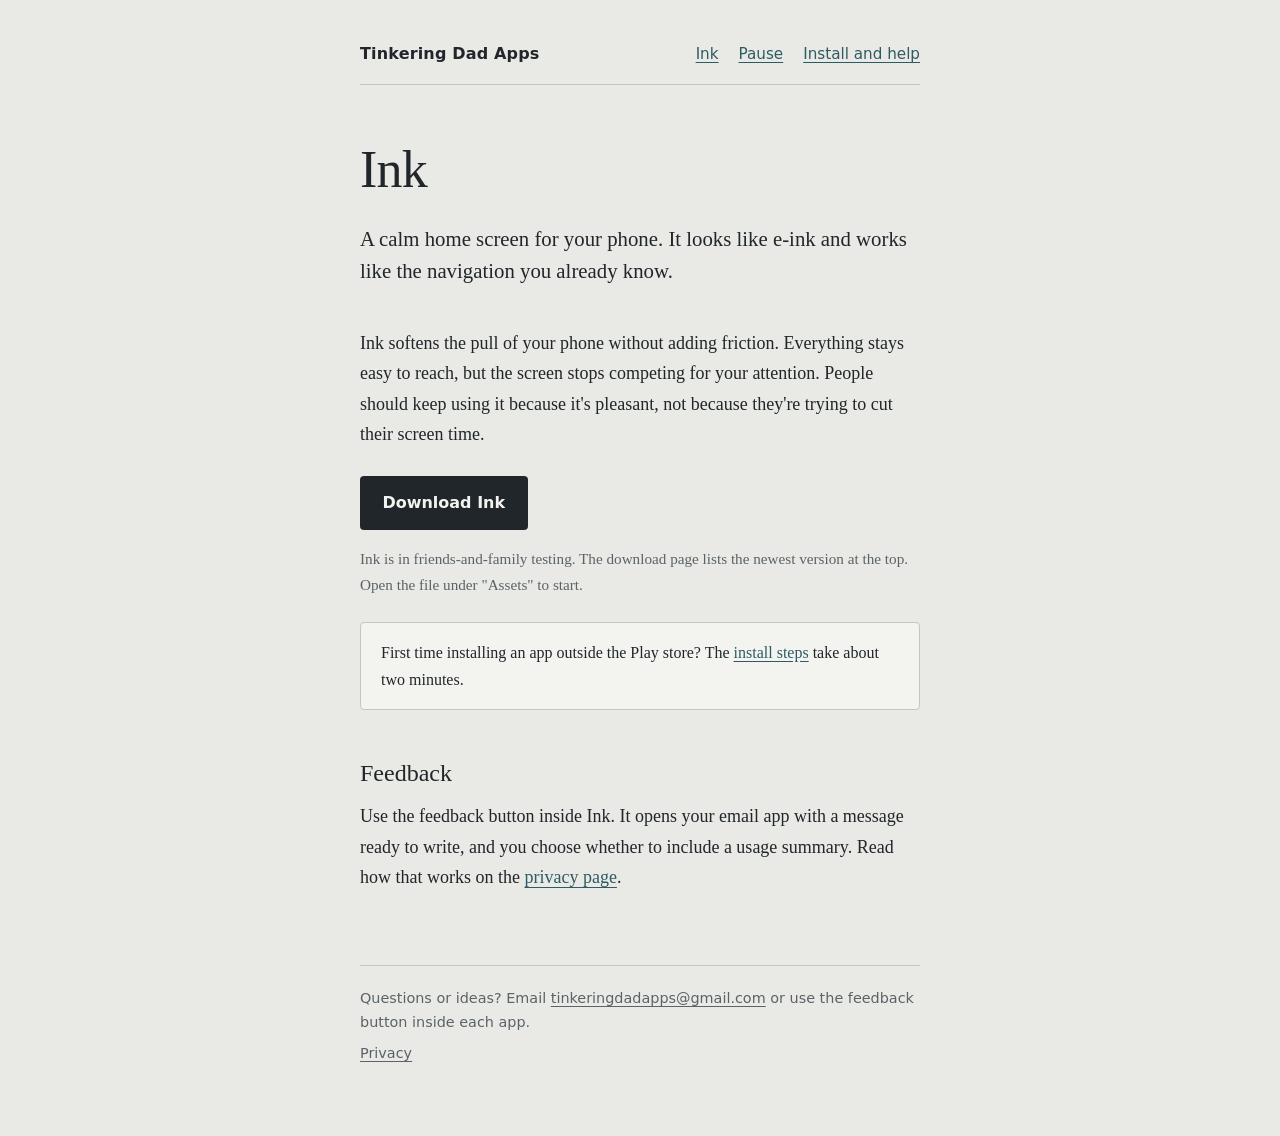
==== ink.html @ a3c0f444 "Add site files" ====
<!doctype html><html lang="en"><head><meta charset="utf-8"><meta name="viewport" content="width=device-width, initial-scale=1"><link rel="stylesheet" href="style.css"><title>Ink | Tinkering Dad Apps</title><meta name="description" content="Ink is a calm Android launcher with an e-ink look."></head><body><div class="wrap"><header class="site"><a class="name" href="index.html">Tinkering Dad Apps</a><nav><a href="ink.html">Ink</a><a href="pause.html">Pause</a><a href="help.html">Install and help</a></nav></header>
<main>
<h1>Ink</h1>
<p class="lede">A calm home screen for your phone. It looks like e-ink and works like the navigation you already know.</p>
<p>Ink softens the pull of your phone without adding friction. Everything stays easy to reach, but the screen stops competing for your attention. People should keep using it because it's pleasant, not because they're trying to cut their screen time.</p>
<a class="button" href="https://github.com/tinkeringdadapps/tinkeringdadapps.github.io/releases?q=ink&amp;expanded=true">Download Ink</a>
<p class="muted small">Ink is in friends-and-family testing. The download page lists the newest version at the top. Open the file under "Assets" to start.</p>
<div class="note"><p>First time installing an app outside the Play store? The <a href="help.html">install steps</a> take about two minutes.</p></div>
<h2>Feedback</h2>
<p>Use the feedback button inside Ink. It opens your email app with a message ready to write, and you choose whether to include a usage summary. Read how that works on the <a href="privacy.html">privacy page</a>.</p>
</main><footer class="site"><p>Questions or ideas? Email <a href="mailto:tinkeringdadapps@gmail.com">tinkeringdadapps@gmail.com</a> or use the feedback button inside each app.</p><p><a href="privacy.html">Privacy</a></p></footer></div></body></html>
---- style.css ----
:root{
  --paper:#E9EAE5;
  --sheet:#F3F4F0;
  --ink:#20262A;
  --muted:#5A6368;
  --rule:#C3C7C1;
  --accent:#2E5A63;
  --serif:"Iowan Old Style","Palatino Linotype",Palatino,"Book Antiqua",Georgia,serif;
  --sans:system-ui,-apple-system,"Segoe UI",Roboto,sans-serif;
}
*{box-sizing:border-box}
html{-webkit-text-size-adjust:100%}
body{margin:0;background:var(--paper);color:var(--ink);font-family:var(--serif);font-size:1.125rem;line-height:1.7}
.wrap{max-width:38rem;margin:0 auto;padding:2.5rem 1.5rem 4rem}
header.site{display:flex;justify-content:space-between;align-items:baseline;gap:1rem;flex-wrap:wrap;padding-bottom:1rem;border-bottom:1px solid var(--rule);margin-bottom:3.5rem}
header.site a.name{font-family:var(--sans);font-size:1rem;font-weight:600;color:var(--ink);text-decoration:none;letter-spacing:.01em}
header.site nav{display:flex;gap:1.25rem;font-family:var(--sans);font-size:.95rem}
a{color:var(--accent);text-underline-offset:.2em}
a:hover{color:var(--ink)}
a:focus-visible,.button:focus-visible{outline:3px solid var(--accent);outline-offset:3px;border-radius:2px}
h1{font-size:clamp(2.25rem,7vw,3.25rem);line-height:1.12;font-weight:400;margin:0 0 1.5rem;letter-spacing:-.015em}
h2{font-size:1.5rem;line-height:1.3;font-weight:400;margin:3rem 0 .75rem}
p{margin:0 0 1.1rem}
.lede{font-size:1.3rem;line-height:1.55;color:var(--ink);margin-bottom:2.5rem}
.muted{color:var(--muted)}
.small{font-size:.95rem}
.apps{list-style:none;margin:0;padding:0;border-top:1px solid var(--rule)}
.apps li{border-bottom:1px solid var(--rule)}
.apps a{display:block;padding:1.4rem 0;text-decoration:none;color:var(--ink)}
.apps a:hover .t{text-decoration:underline;text-underline-offset:.2em}
.apps .t{display:block;font-size:1.6rem;line-height:1.3}
.apps .d{display:block;color:var(--muted);margin-top:.2rem}
.button{display:inline-block;font-family:var(--sans);font-size:1rem;font-weight:600;padding:.85rem 1.4rem;background:var(--ink);color:var(--sheet);text-decoration:none;border-radius:4px;margin:.5rem 0 1rem}
.button:hover{background:#000;color:#fff}
.note{background:var(--sheet);border:1px solid var(--rule);border-radius:4px;padding:1rem 1.25rem;font-size:1rem;margin:1.5rem 0}
.note p:last-child{margin-bottom:0}
ol.steps{padding-left:1.4rem;margin:0 0 1.5rem}
ol.steps li{margin-bottom:.9rem;padding-left:.3rem}
dl.faq dt{font-weight:600;margin-top:1.5rem}
dl.faq dd{margin:.25rem 0 0}
footer.site{margin-top:4.5rem;padding-top:1.25rem;border-top:1px solid var(--rule);font-family:var(--sans);font-size:.9rem;color:var(--muted)}
footer.site a{color:var(--muted)}
footer.site p{margin:0 0 .4rem}
@media (max-width:30rem){body{font-size:1.0625rem}.wrap{padding:1.5rem 1.25rem 3rem}header.site{margin-bottom:2.5rem}}
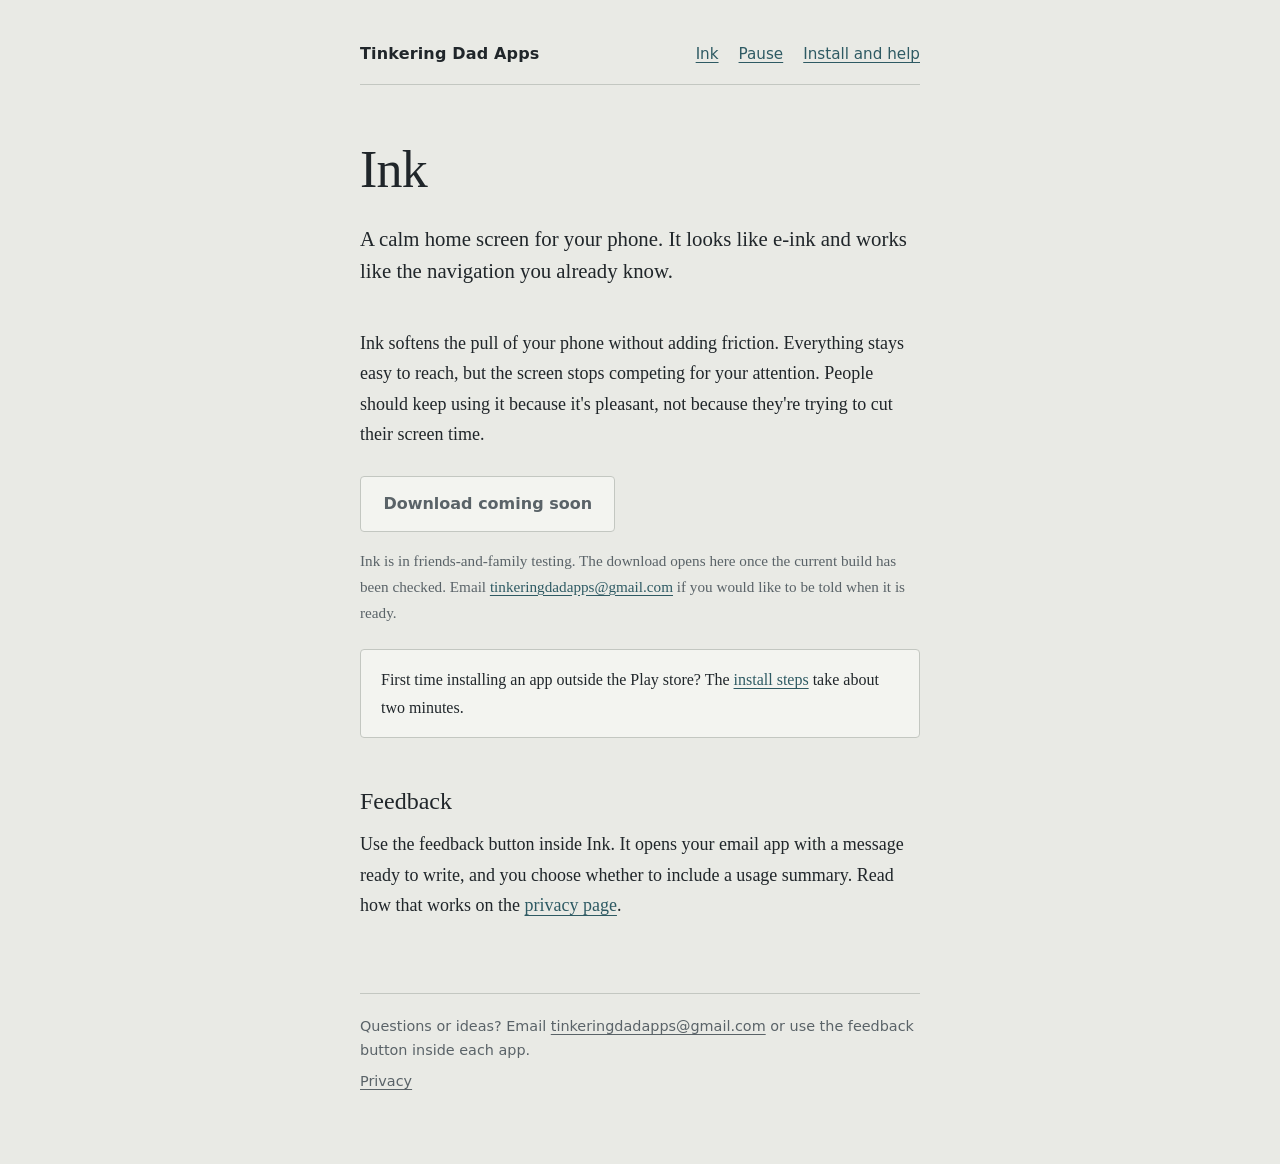
==== commit 67309186: "Add app icons, hold downloads until release, update Pause history text" ====
--- a/ink.html
+++ b/ink.html
@@ -3,8 +3,8 @@
 <h1>Ink</h1>
 <p class="lede">A calm home screen for your phone. It looks like e-ink and works like the navigation you already know.</p>
 <p>Ink softens the pull of your phone without adding friction. Everything stays easy to reach, but the screen stops competing for your attention. People should keep using it because it's pleasant, not because they're trying to cut their screen time.</p>
-<a class="button" href="https://github.com/tinkeringdadapps/tinkeringdadapps.github.io/releases?q=ink&amp;expanded=true">Download Ink</a>
-<p class="muted small">Ink is in friends-and-family testing. The download page lists the newest version at the top. Open the file under "Assets" to start.</p>
+<span class="button off" aria-disabled="true">Download coming soon</span>
+<p class="muted small">Ink is in friends-and-family testing. The download opens here once the current build has been checked. Email <a href="mailto:tinkeringdadapps@gmail.com">tinkeringdadapps@gmail.com</a> if you would like to be told when it is ready.</p>
 <div class="note"><p>First time installing an app outside the Play store? The <a href="help.html">install steps</a> take about two minutes.</p></div>
 <h2>Feedback</h2>
 <p>Use the feedback button inside Ink. It opens your email app with a message ready to write, and you choose whether to include a usage summary. Read how that works on the <a href="privacy.html">privacy page</a>.</p>
--- a/style.css
+++ b/style.css
@@ -26,12 +26,15 @@
 .small{font-size:.95rem}
 .apps{list-style:none;margin:0;padding:0;border-top:1px solid var(--rule)}
 .apps li{border-bottom:1px solid var(--rule)}
-.apps a{display:block;padding:1.4rem 0;text-decoration:none;color:var(--ink)}
+.apps a{display:flex;align-items:center;gap:1.1rem;padding:1.4rem 0;text-decoration:none;color:var(--ink)}
+.apps .ic{flex:none;width:3.5rem;height:3.5rem;border-radius:.85rem;border:1px solid var(--rule)}
+.apps .txt{display:block;min-width:0}
 .apps a:hover .t{text-decoration:underline;text-underline-offset:.2em}
 .apps .t{display:block;font-size:1.6rem;line-height:1.3}
 .apps .d{display:block;color:var(--muted);margin-top:.2rem}
 .button{display:inline-block;font-family:var(--sans);font-size:1rem;font-weight:600;padding:.85rem 1.4rem;background:var(--ink);color:var(--sheet);text-decoration:none;border-radius:4px;margin:.5rem 0 1rem}
 .button:hover{background:#000;color:#fff}
+.button.off,.button.off:hover{background:var(--sheet);color:var(--muted);border:1px solid var(--rule);cursor:default}
 .note{background:var(--sheet);border:1px solid var(--rule);border-radius:4px;padding:1rem 1.25rem;font-size:1rem;margin:1.5rem 0}
 .note p:last-child{margin-bottom:0}
 ol.steps{padding-left:1.4rem;margin:0 0 1.5rem}
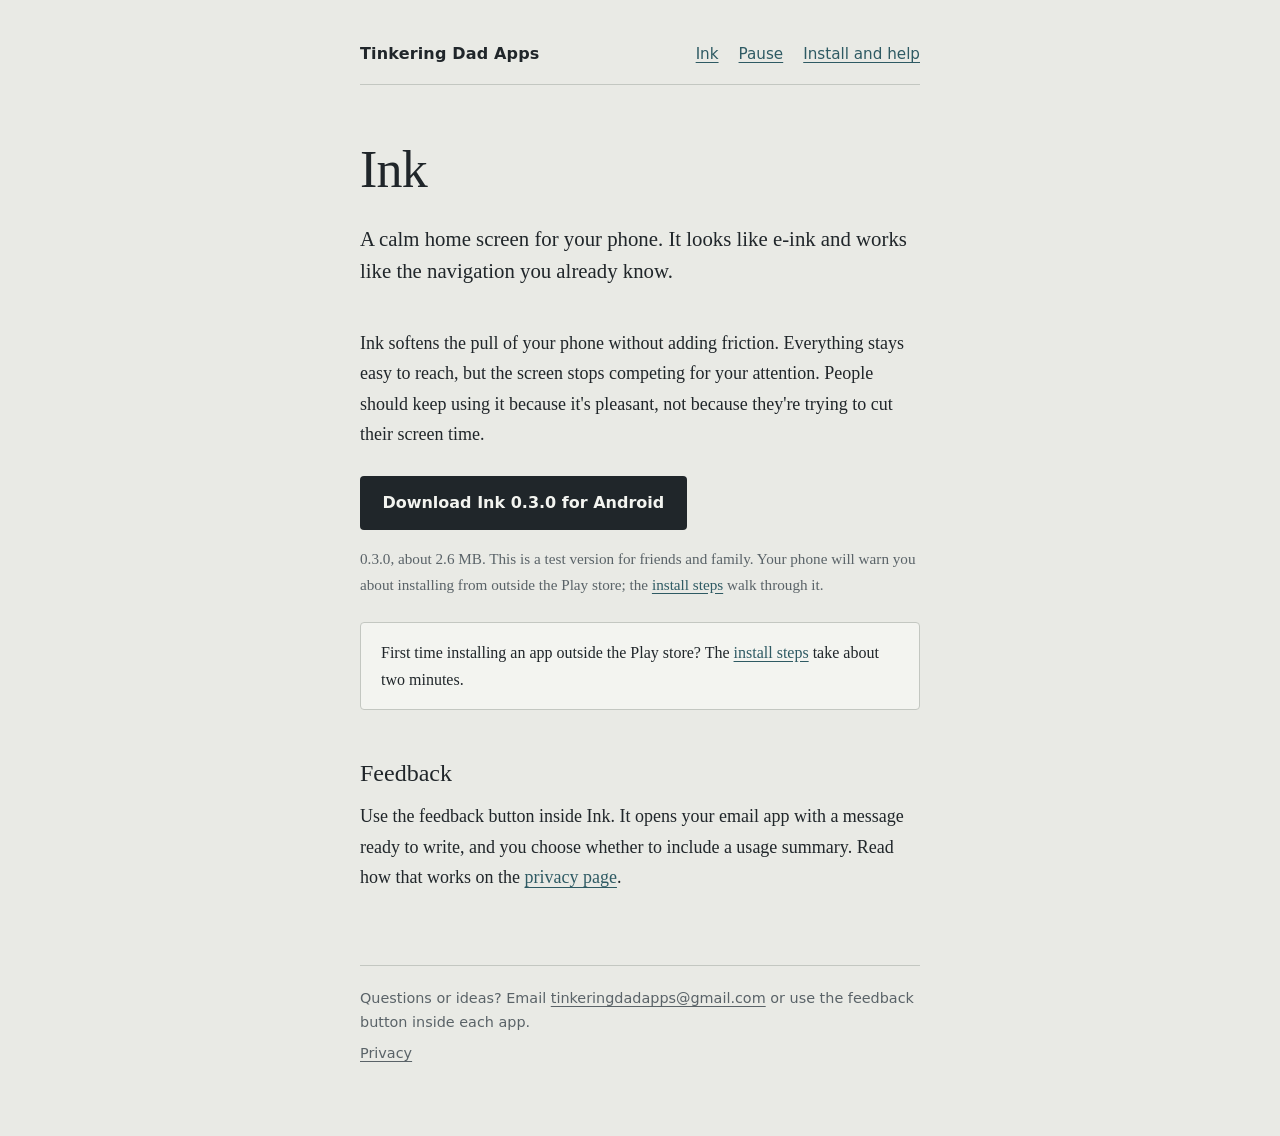
==== commit 5a5171b3: "Point Download buttons at the 0.3.0 and 0.5.5 releases" ====
--- a/ink.html
+++ b/ink.html
@@ -3,8 +3,8 @@
 <h1>Ink</h1>
 <p class="lede">A calm home screen for your phone. It looks like e-ink and works like the navigation you already know.</p>
 <p>Ink softens the pull of your phone without adding friction. Everything stays easy to reach, but the screen stops competing for your attention. People should keep using it because it's pleasant, not because they're trying to cut their screen time.</p>
-<span class="button off" aria-disabled="true">Download coming soon</span>
-<p class="muted small">Ink is in friends-and-family testing. The download opens here once the current build has been checked. Email <a href="mailto:tinkeringdadapps@gmail.com">tinkeringdadapps@gmail.com</a> if you would like to be told when it is ready.</p>
+<a class="button" href="https://github.com/tinkeringdadapps/tinkeringdadapps.github.io/releases/download/ink-v0.3.0/Ink-v0.3.0.apk" download>Download Ink 0.3.0 for Android</a>
+<p class="muted small">0.3.0, about 2.6 MB. This is a test version for friends and family. Your phone will warn you about installing from outside the Play store; the <a href="help.html">install steps</a> walk through it.</p>
 <div class="note"><p>First time installing an app outside the Play store? The <a href="help.html">install steps</a> take about two minutes.</p></div>
 <h2>Feedback</h2>
 <p>Use the feedback button inside Ink. It opens your email app with a message ready to write, and you choose whether to include a usage summary. Read how that works on the <a href="privacy.html">privacy page</a>.</p>
